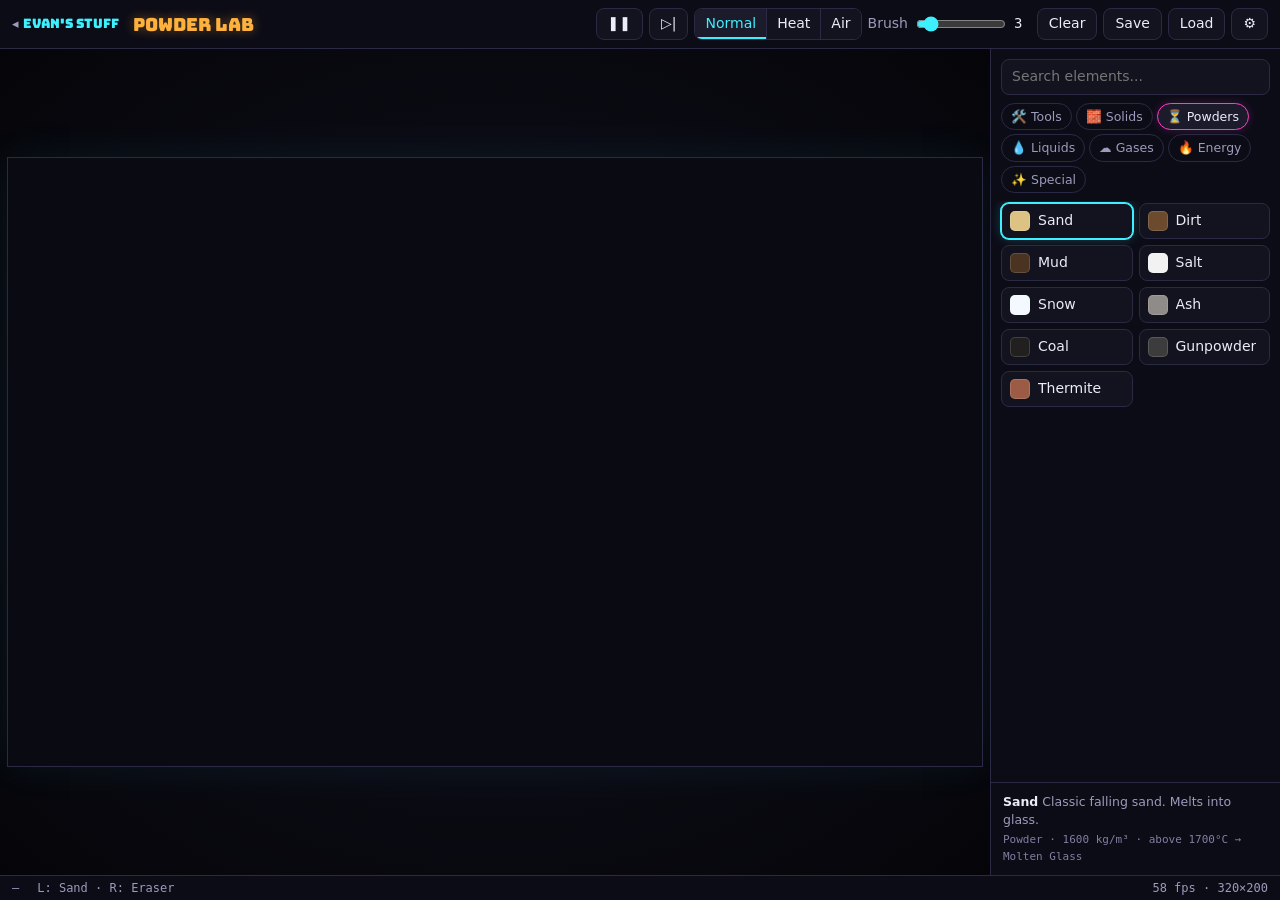
==== games/powder/index.html @ ac83ba01 "EVAN'S STUFF: hub site + Powder Lab Static landing page with a catalog-driven game shelf, and Powder" ====
<!doctype html>
<html lang="en">
<head>
  <meta charset="utf-8">
  <meta name="viewport" content="width=device-width, initial-scale=1, viewport-fit=cover">
  <title>Powder Lab - EVAN'S STUFF</title>
  <meta name="description" content="Falling-sand physics sandbox with heat, air pressure, fire and electricity.">
  <meta name="theme-color" content="#07070d">
  <link rel="icon" href="../../assets/img/favicon.svg" type="image/svg+xml">
  <link rel="preconnect" href="https://fonts.googleapis.com">
  <link rel="preconnect" href="https://fonts.gstatic.com" crossorigin>
  <link rel="stylesheet" href="https://fonts.googleapis.com/css2?family=Bungee&display=swap">
  <link rel="stylesheet" href="../../assets/css/tokens.css">
  <link rel="stylesheet" href="css/powder.css">
  <script type="module" src="js/main.js"></script>
</head>
<body>
  <header class="topbar">
    <a class="home" href="../../" title="Back to EVAN'S STUFF">&#9666; <b>EVAN'S STUFF</b></a>
    <h1 class="title">Powder Lab</h1>
    <div class="controls">
      <button type="button" id="btn-play" class="tb" title="Pause (Space)">&#10074;&#10074;</button>
      <button type="button" id="btn-step" class="tb" title="Step one frame (F)">&#9655;|</button>
      <div class="seg" role="group" aria-label="View">
        <button type="button" data-view="normal" title="Normal view (1)">Normal</button>
        <button type="button" data-view="heat" title="Temperature view (2)">Heat</button>
        <button type="button" data-view="air" title="Air pressure view (3)">Air</button>
      </div>
      <label class="brush" title="Brush size ([ / ] or mouse wheel)">Brush
        <input id="brush" type="range" min="0" max="30" value="3"><output id="brush-val">3</output>
      </label>
      <button type="button" id="btn-clear" class="tb" title="Clear everything">Clear</button>
      <button type="button" id="btn-save" class="tb" title="Save scene to a file (Ctrl+S)">Save</button>
      <button type="button" id="btn-load" class="tb" title="Load a scene file (Ctrl+O)">Load</button>
      <input id="file" type="file" accept=".powder" hidden>
      <button type="button" id="btn-settings" class="tb" title="Settings &amp; controls" aria-label="Settings">&#9881;</button>
    </div>
  </header>

  <div class="workspace">
    <main class="stage" id="stage">
      <canvas id="canvas" aria-label="Simulation canvas"></canvas>
      <div id="cursor" class="cursor" hidden></div>
      <div id="toast" class="toast" role="status" aria-live="polite"></div>
      <noscript><p class="noscript">Powder Lab needs JavaScript.</p></noscript>
    </main>

    <aside class="palette" id="palette" aria-label="Elements">
      <div class="palette-head"><input type="search" placeholder="Search elements..." aria-label="Search elements"></div>
      <nav class="cat-tabs" role="tablist"></nav>
      <div class="items"></div>
      <p class="item-desc"></p>
    </aside>
  </div>

  <footer class="statusbar">
    <span id="hover">&mdash;</span>
    <span id="selected"></span>
    <span id="fps"></span>
  </footer>

  <dialog id="settings" class="dlg">
    <form method="dialog">
      <header class="dlg-head">
        <h2>Settings</h2>
        <button class="tb" value="close" aria-label="Close">&#10005;</button>
      </header>
      <div id="settings-body" class="dlg-body"></div>
      <section class="help">
        <h3>Controls</h3>
        <ul>
          <li><kbd>Left</kbd> draw selected &middot; <kbd>Right</kbd> erase (right-click an element to put it on the right button)</li>
          <li><kbd>Middle</kbd> pick element &middot; <kbd>Wheel</kbd> / <kbd>[</kbd> <kbd>]</kbd> brush size</li>
          <li><kbd>Space</kbd> pause &middot; <kbd>F</kbd> step &middot; <kbd>1</kbd><kbd>2</kbd><kbd>3</kbd> views &middot; <kbd>E</kbd> eraser</li>
          <li><kbd>Ctrl+S</kbd> save &middot; <kbd>Ctrl+O</kbd> load &middot; or drop a .powder file on the canvas</li>
        </ul>
      </section>
      <footer class="dlg-foot">
        <button type="button" class="tb" id="settings-reset">Reset to defaults</button>
        <button class="tb primary" value="close">Done</button>
      </footer>
    </form>
  </dialog>
</body>
</html>
---- assets/css/tokens.css ----
/* Shared design tokens for the whole site (hub + every game). */
:root {
  color-scheme: dark;

  --bg: #07070d;
  --bg-2: #0c0c17;
  --surface: #13131f;
  --surface-2: #1b1b2c;
  --line: #2a2a44;
  --text: #ececf7;
  --muted: #9b9bbb;

  --neon-1: #3ef0ff; /* cyan */
  --neon-2: #ff3ec8; /* magenta */
  --neon-3: #b6ff3e; /* lime */
  --warn: #ffb13e;   /* amber */

  --radius: 14px;
  --font-display: "Bungee", "Segoe UI Black", Impact, system-ui, sans-serif;
  --font-body: system-ui, -apple-system, "Segoe UI", Roboto, sans-serif;
  --font-mono: ui-monospace, "Cascadia Mono", Consolas, monospace;
}

[hidden] { display: none !important; }
---- games/powder/css/powder.css ----
*, *::before, *::after { box-sizing: border-box; }
html, body { height: 100%; margin: 0; }
body {
  display: grid;
  grid-template-rows: auto 1fr auto;
  height: 100dvh;
  overflow: hidden;
  background: var(--bg);
  color: var(--text);
  font: 14px/1.4 var(--font-body);
  -webkit-tap-highlight-color: transparent;
  user-select: none;
}
button, input, select { font: inherit; color: inherit; }

/* ---- Top bar ---- */
.topbar { display: flex; align-items: center; gap: 8px 14px; flex-wrap: wrap; padding: 8px 12px;
  background: var(--bg-2); border-bottom: 1px solid var(--line); }
.home { color: var(--muted); text-decoration: none; font-size: 13px; white-space: nowrap; }
.home b { font: 400 13px var(--font-display); color: var(--neon-1); }
.home:hover b { text-shadow: 0 0 10px rgba(62, 240, 255, .6); }
.title { margin: 0; font: 400 18px var(--font-display); color: var(--warn); text-shadow: 0 0 12px rgba(255, 177, 62, .4); }
.controls { display: flex; align-items: center; gap: 6px; flex-wrap: wrap; margin-left: auto; }

.tb { min-height: 32px; padding: 5px 11px; background: var(--surface); border: 1px solid var(--line); border-radius: 8px; cursor: pointer; }
.tb:hover { border-color: var(--neon-1); }
.tb:focus-visible, .seg button:focus-visible, .item:focus-visible, .cat-tabs button:focus-visible { outline: 2px solid var(--neon-1); outline-offset: 1px; }
.tb.on { color: var(--warn); border-color: var(--warn); }
.tb.primary { background: var(--neon-1); color: var(--bg); border-color: var(--neon-1); font-weight: 600; }
#btn-play { min-width: 40px; }

.seg { display: inline-flex; border: 1px solid var(--line); border-radius: 8px; overflow: hidden; }
.seg button { min-height: 30px; padding: 5px 10px; background: var(--surface); border: 0; border-right: 1px solid var(--line); cursor: pointer; }
.seg button:last-child { border-right: 0; }
.seg button.on { background: var(--surface-2); color: var(--neon-1); box-shadow: inset 0 -2px 0 var(--neon-1); }

.brush { display: inline-flex; align-items: center; gap: 6px; color: var(--muted); }
.brush input { width: 90px; accent-color: var(--neon-1); }
.brush output { min-width: 2ch; color: var(--text); font-family: var(--font-mono); }

/* ---- Workspace ---- */
.workspace { display: grid; grid-template-columns: minmax(0, 1fr) 290px; min-height: 0; }
.stage { position: relative; display: flex; align-items: center; justify-content: center; min-width: 0; min-height: 0; overflow: hidden;
  background: radial-gradient(ellipse at center, #10101e, #050509); }
#canvas { display: block; image-rendering: pixelated; image-rendering: crisp-edges; touch-action: none; cursor: crosshair;
  background: #0a0a12; box-shadow: 0 0 0 1px var(--line), 0 0 40px rgba(62, 240, 255, .07); }
@media (hover: hover) { #canvas { cursor: none; } }
.cursor { position: absolute; left: 0; top: 0; pointer-events: none; border: 1px solid rgba(255, 255, 255, .85); border-radius: 50%;
  box-shadow: 0 0 0 1px rgba(0, 0, 0, .55); }
.cursor.square { border-radius: 0; }
.toast { position: absolute; left: 50%; bottom: 16px; padding: 7px 14px; border-radius: 999px; background: var(--surface-2);
  border: 1px solid var(--line); pointer-events: none; opacity: 0; transform: translate(-50%, 12px); transition: opacity .2s, transform .2s; }
.toast.show { opacity: 1; transform: translate(-50%, 0); }
.noscript { color: var(--muted); }

/* ---- Palette ---- */
.palette { display: flex; flex-direction: column; min-height: 0; background: var(--bg-2); border-left: 1px solid var(--line); }
.palette-head { padding: 10px 10px 8px; }
.palette-head input { width: 100%; padding: 7px 10px; background: var(--surface); border: 1px solid var(--line); border-radius: 8px; user-select: text; }
.palette-head input:focus { outline: none; border-color: var(--neon-1); }
.cat-tabs { display: flex; flex-wrap: wrap; gap: 4px; padding: 0 10px 8px; }
.cat-tabs button { padding: 4px 9px; background: transparent; border: 1px solid var(--line); border-radius: 999px; color: var(--muted); cursor: pointer; font-size: 12.5px; }
.cat-tabs button:hover { color: var(--text); }
.cat-tabs button[aria-selected="true"] { background: var(--surface-2); border-color: var(--neon-2); color: var(--text); box-shadow: 0 0 10px rgba(255, 62, 200, .2); }
.items { flex: 1; display: grid; grid-template-columns: repeat(2, minmax(0, 1fr)); gap: 6px; align-content: start; padding: 2px 10px 10px; overflow-y: auto; }
.item { position: relative; display: flex; align-items: center; gap: 8px; min-height: 36px; padding: 5px 8px; text-align: left;
  background: var(--surface); border: 1px solid var(--line); border-radius: 8px; cursor: pointer; }
.item:hover { border-color: #44446a; }
.item .sw { flex: none; display: grid; place-items: center; width: 20px; height: 20px; border-radius: 5px; background: var(--c);
  box-shadow: inset 0 0 0 1px rgba(255, 255, 255, .15); font-size: 12px; color: #fff; }
.item .nm { overflow: hidden; text-overflow: ellipsis; white-space: nowrap; }
.item.sel { border-color: var(--neon-1); box-shadow: 0 0 0 1px var(--neon-1), 0 0 12px rgba(62, 240, 255, .25); }
.item.sec::after { content: "R"; position: absolute; top: 2px; right: 4px; font: 9px var(--font-mono); color: var(--neon-2); }
.items .empty { grid-column: 1 / -1; color: var(--muted); margin: 8px 0; }
.item-desc { min-height: 84px; margin: 0; padding: 10px 12px; border-top: 1px solid var(--line); color: var(--muted); font-size: 12.5px; }
.item-desc b { color: var(--text); }
.item-desc .facts { display: block; margin-top: 4px; font: 11px/1.5 var(--font-mono); color: #7f7fa3; }

/* ---- Status bar ---- */
.statusbar { display: flex; gap: 18px; padding: 5px 12px; background: var(--bg-2); border-top: 1px solid var(--line);
  color: var(--muted); font: 12px var(--font-mono); white-space: nowrap; overflow: hidden; }
#fps { margin-left: auto; }

/* ---- Settings dialog ---- */
.dlg { width: min(460px, calc(100vw - 32px)); max-height: calc(100dvh - 32px); padding: 0; background: var(--surface); color: var(--text);
  border: 1px solid var(--line); border-radius: var(--radius); box-shadow: 0 20px 60px rgba(0, 0, 0, .6); }
.dlg::backdrop { background: rgba(3, 3, 8, .7); }
.dlg-head, .dlg-foot { display: flex; align-items: center; justify-content: space-between; gap: 8px; padding: 12px 16px; }
.dlg-head { border-bottom: 1px solid var(--line); }
.dlg-head h2 { margin: 0; font: 400 18px var(--font-display); color: var(--neon-1); }
.dlg-foot { border-top: 1px solid var(--line); }
.dlg-body { padding: 4px 16px; }
.dlg fieldset { margin: 10px 0; padding: 0; border: 0; }
.dlg legend { margin-bottom: 6px; color: var(--neon-2); font: 11px var(--font-mono); letter-spacing: .12em; text-transform: uppercase; }
.set-row { display: flex; align-items: center; gap: 10px; min-height: 34px; }
.set-row > span { flex: 1; }
.set-row select { background: var(--surface-2); border: 1px solid var(--line); border-radius: 6px; padding: 4px 6px; }
.set-row input[type=range] { width: 130px; accent-color: var(--neon-1); }
.set-row input[type=checkbox] { width: 18px; height: 18px; accent-color: var(--neon-1); }
.set-row output { min-width: 5ch; text-align: right; font: 12px var(--font-mono); color: var(--muted); }
.help { padding: 4px 16px 10px; color: var(--muted); font-size: 13px; }
.help h3 { margin: 6px 0; color: var(--neon-2); font: 11px var(--font-mono); letter-spacing: .12em; text-transform: uppercase; }
.help ul { margin: 0; padding-left: 18px; }
.help li { margin: 4px 0; }
kbd { padding: 1px 5px; border: 1px solid var(--line); border-bottom-width: 2px; border-radius: 4px; background: var(--surface-2); font: 11px var(--font-mono); color: var(--text); }

/* ---- Narrow screens: palette goes under the canvas ---- */
@media (max-width: 860px) {
  .workspace { grid-template-columns: minmax(0, 1fr); grid-template-rows: minmax(0, 1fr) auto; }
  .palette { max-height: 40dvh; border-left: 0; border-top: 1px solid var(--line); }
  .palette-head { display: none; }
  .cat-tabs { flex-wrap: nowrap; overflow-x: auto; padding-top: 8px; }
  .cat-tabs button { flex: none; }
  .items { grid-template-columns: repeat(auto-fill, minmax(104px, 1fr)); }
  .item-desc { display: none; }
  .title { display: none; }
  .controls { margin-left: 0; }
  .brush input { width: 70px; }
  #selected { display: none; }
}
@media (max-width: 480px) {
  .topbar { padding: 6px 8px; }
  .tb, .seg button { padding: 4px 8px; }
}
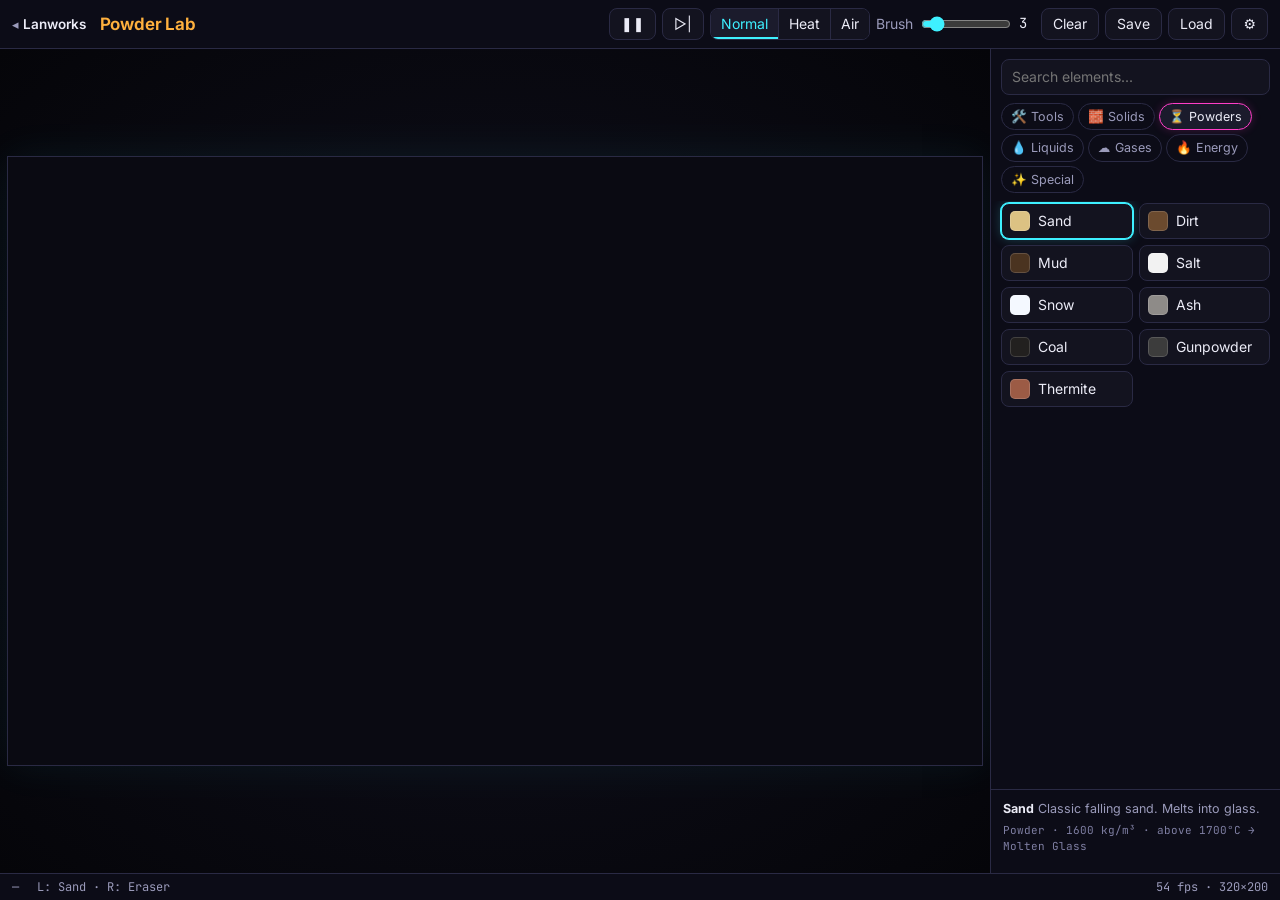
==== commit fdce5aea: "Redesign hub as Lanworks: light, minimal, tools-first - Light palette with automatic dark mode, Inte" ====
--- a/games/powder/index.html
+++ b/games/powder/index.html
@@ -3,20 +3,20 @@
 <head>
   <meta charset="utf-8">
   <meta name="viewport" content="width=device-width, initial-scale=1, viewport-fit=cover">
-  <title>Powder Lab - EVAN'S STUFF</title>
+  <title>Powder Lab · Lanworks</title>
   <meta name="description" content="Falling-sand physics sandbox with heat, air pressure, fire and electricity.">
   <meta name="theme-color" content="#07070d">
   <link rel="icon" href="../../assets/img/favicon.svg" type="image/svg+xml">
   <link rel="preconnect" href="https://fonts.googleapis.com">
   <link rel="preconnect" href="https://fonts.gstatic.com" crossorigin>
-  <link rel="stylesheet" href="https://fonts.googleapis.com/css2?family=Bungee&display=swap">
-  <link rel="stylesheet" href="../../assets/css/tokens.css">
+  <link rel="stylesheet" href="https://fonts.googleapis.com/css2?family=Inter:wght@400;500;600;700&family=JetBrains+Mono:wght@400;500&display=swap">
+  <link rel="stylesheet" href="../../assets/css/game.css">
   <link rel="stylesheet" href="css/powder.css">
   <script type="module" src="js/main.js"></script>
 </head>
 <body>
   <header class="topbar">
-    <a class="home" href="../../" title="Back to EVAN'S STUFF">&#9666; <b>EVAN'S STUFF</b></a>
+    <a class="home" href="../../" title="Back to Lanworks">&#9666; <b>Lanworks</b></a>
     <h1 class="title">Powder Lab</h1>
     <div class="controls">
       <button type="button" id="btn-play" class="tb" title="Pause (Space)">&#10074;&#10074;</button>
--- a/assets/css/game.css
+++ b/assets/css/game.css
@@ -0,0 +1,24 @@
+/* Design tokens for game pages: dark palette, same type as the hub (tokens.css). */
+:root {
+  color-scheme: dark;
+
+  --bg: #07070d;
+  --bg-2: #0c0c17;
+  --surface: #13131f;
+  --surface-2: #1b1b2c;
+  --line: #2a2a44;
+  --text: #ececf7;
+  --muted: #9b9bbb;
+
+  --neon-1: #3ef0ff; /* cyan */
+  --neon-2: #ff3ec8; /* magenta */
+  --neon-3: #b6ff3e; /* lime */
+  --warn: #ffb13e;   /* amber */
+
+  --radius: 12px;
+  --font-body: "Inter", system-ui, -apple-system, "Segoe UI", Roboto, sans-serif;
+  --font-display: var(--font-body);
+  --font-mono: "JetBrains Mono", ui-monospace, "Cascadia Mono", Consolas, monospace;
+}
+
+[hidden] { display: none !important; }
--- a/games/powder/css/powder.css
+++ b/games/powder/css/powder.css
@@ -17,9 +17,9 @@
 .topbar { display: flex; align-items: center; gap: 8px 14px; flex-wrap: wrap; padding: 8px 12px;
   background: var(--bg-2); border-bottom: 1px solid var(--line); }
 .home { color: var(--muted); text-decoration: none; font-size: 13px; white-space: nowrap; }
-.home b { font: 400 13px var(--font-display); color: var(--neon-1); }
+.home b { font: 600 13.5px var(--font-display); color: var(--text); }
 .home:hover b { text-shadow: 0 0 10px rgba(62, 240, 255, .6); }
-.title { margin: 0; font: 400 18px var(--font-display); color: var(--warn); text-shadow: 0 0 12px rgba(255, 177, 62, .4); }
+.title { margin: 0; font: 650 17px var(--font-display); letter-spacing: -.01em; color: var(--warn); }
 .controls { display: flex; align-items: center; gap: 6px; flex-wrap: wrap; margin-left: auto; }
 
 .tb { min-height: 32px; padding: 5px 11px; background: var(--surface); border: 1px solid var(--line); border-radius: 8px; cursor: pointer; }
@@ -87,7 +87,7 @@
 .dlg::backdrop { background: rgba(3, 3, 8, .7); }
 .dlg-head, .dlg-foot { display: flex; align-items: center; justify-content: space-between; gap: 8px; padding: 12px 16px; }
 .dlg-head { border-bottom: 1px solid var(--line); }
-.dlg-head h2 { margin: 0; font: 400 18px var(--font-display); color: var(--neon-1); }
+.dlg-head h2 { margin: 0; font: 650 17px var(--font-display); color: var(--neon-1); }
 .dlg-foot { border-top: 1px solid var(--line); }
 .dlg-body { padding: 4px 16px; }
 .dlg fieldset { margin: 10px 0; padding: 0; border: 0; }
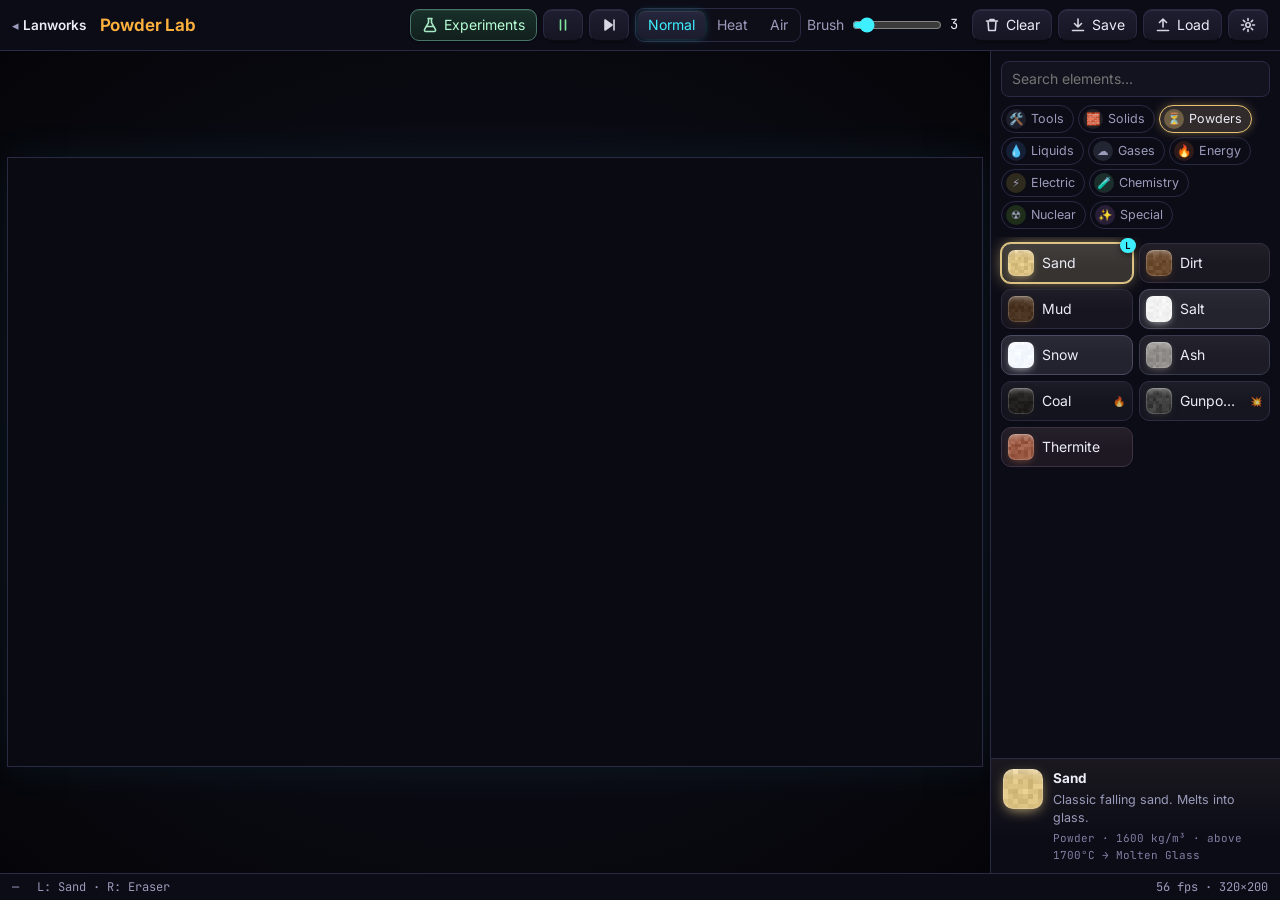
==== commit ab2f4b42: "Powder Lab: nuclear, chemistry and electric expansion, livelier palette Adds a free-neutron layer wi" ====
--- a/games/powder/index.html
+++ b/games/powder/index.html
@@ -11,16 +11,17 @@
   <link rel="preconnect" href="https://fonts.gstatic.com" crossorigin>
   <link rel="stylesheet" href="https://fonts.googleapis.com/css2?family=Inter:wght@400;500;600;700&family=JetBrains+Mono:wght@400;500&display=swap">
   <link rel="stylesheet" href="../../assets/css/game.css">
-  <link rel="stylesheet" href="css/powder.css">
-  <script type="module" src="js/main.js"></script>
+  <link rel="stylesheet" href="css/powder.css?v=2">
+  <script type="module" src="js/main.js?v=2"></script>
 </head>
 <body>
   <header class="topbar">
     <a class="home" href="../../" title="Back to Lanworks">&#9666; <b>Lanworks</b></a>
     <h1 class="title">Powder Lab</h1>
     <div class="controls">
-      <button type="button" id="btn-play" class="tb" title="Pause (Space)">&#10074;&#10074;</button>
-      <button type="button" id="btn-step" class="tb" title="Step one frame (F)">&#9655;|</button>
+      <button type="button" id="btn-lab" class="tb lab" title="Ready-made experiments"><svg class="ico" width="16" height="16" viewBox="0 0 16 16" fill="none" stroke="currentColor" stroke-width="1.6" stroke-linecap="round" stroke-linejoin="round" aria-hidden="true"><path d="M6 1.5h4M6.5 1.5v4.2L2.6 12.4A1.4 1.4 0 0 0 3.8 14.5h8.4a1.4 1.4 0 0 0 1.2-2.1L9.5 5.7V1.5"/><path d="M4.4 9.5h7.2"/></svg><span>Experiments</span></button>
+      <button type="button" id="btn-play" class="tb play" title="Pause (Space)" aria-label="Pause"><svg class="ico i-pause" width="16" height="16" viewBox="0 0 16 16" fill="none" stroke="currentColor" stroke-width="1.6" stroke-linecap="round" stroke-linejoin="round" aria-hidden="true"><path d="M5.5 3v10M10.5 3v10"/></svg><svg class="ico i-play" width="16" height="16" viewBox="0 0 16 16" fill="none" stroke="currentColor" stroke-width="1.6" stroke-linecap="round" stroke-linejoin="round" aria-hidden="true"><path d="M5 2.8v10.4L13 8z" fill="currentColor"/></svg></button>
+      <button type="button" id="btn-step" class="tb" title="Step one frame (F)" aria-label="Step"><svg class="ico" width="16" height="16" viewBox="0 0 16 16" fill="none" stroke="currentColor" stroke-width="1.6" stroke-linecap="round" stroke-linejoin="round" aria-hidden="true"><path d="M4 3v10l7-5z" fill="currentColor"/><path d="M13 3v10"/></svg></button>
       <div class="seg" role="group" aria-label="View">
         <button type="button" data-view="normal" title="Normal view (1)">Normal</button>
         <button type="button" data-view="heat" title="Temperature view (2)">Heat</button>
@@ -29,11 +30,11 @@
       <label class="brush" title="Brush size ([ / ] or mouse wheel)">Brush
         <input id="brush" type="range" min="0" max="30" value="3"><output id="brush-val">3</output>
       </label>
-      <button type="button" id="btn-clear" class="tb" title="Clear everything">Clear</button>
-      <button type="button" id="btn-save" class="tb" title="Save scene to a file (Ctrl+S)">Save</button>
-      <button type="button" id="btn-load" class="tb" title="Load a scene file (Ctrl+O)">Load</button>
+      <button type="button" id="btn-clear" class="tb danger" title="Clear everything"><svg class="ico" width="16" height="16" viewBox="0 0 16 16" fill="none" stroke="currentColor" stroke-width="1.6" stroke-linecap="round" stroke-linejoin="round" aria-hidden="true"><path d="M2.5 4h11M6 4V2.5h4V4M4 4l.7 9.5h6.6L12 4"/></svg><span>Clear</span></button>
+      <button type="button" id="btn-save" class="tb" title="Save scene to a file (Ctrl+S)"><svg class="ico" width="16" height="16" viewBox="0 0 16 16" fill="none" stroke="currentColor" stroke-width="1.6" stroke-linecap="round" stroke-linejoin="round" aria-hidden="true"><path d="M8 2v8M4.5 6.5 8 10l3.5-3.5M2.5 13.5h11"/></svg><span>Save</span></button>
+      <button type="button" id="btn-load" class="tb" title="Load a scene file (Ctrl+O)"><svg class="ico" width="16" height="16" viewBox="0 0 16 16" fill="none" stroke="currentColor" stroke-width="1.6" stroke-linecap="round" stroke-linejoin="round" aria-hidden="true"><path d="M8 10V2M4.5 5.5 8 2l3.5 3.5M2.5 13.5h11"/></svg><span>Load</span></button>
       <input id="file" type="file" accept=".powder" hidden>
-      <button type="button" id="btn-settings" class="tb" title="Settings &amp; controls" aria-label="Settings">&#9881;</button>
+      <button type="button" id="btn-settings" class="tb" title="Settings &amp; controls" aria-label="Settings"><svg class="ico" width="16" height="16" viewBox="0 0 16 16" fill="none" stroke="currentColor" stroke-width="1.6" stroke-linecap="round" stroke-linejoin="round" aria-hidden="true"><circle cx="8" cy="8" r="2.2"/><path d="M8 1.5v2M8 12.5v2M1.5 8h2M12.5 8h2M3.4 3.4l1.4 1.4M11.2 11.2l1.4 1.4M3.4 12.6l1.4-1.4M11.2 4.8l1.4-1.4"/></svg></button>
     </div>
   </header>
 
@@ -59,6 +60,17 @@
     <span id="fps"></span>
   </footer>
 
+  <dialog id="experiments" class="dlg lab-dlg">
+    <form method="dialog">
+      <header class="dlg-head">
+        <h2>Experiments</h2>
+        <button class="tb" value="close" aria-label="Close">&#10005;</button>
+      </header>
+      <p class="lab-note">Each one clears the world and sets up something to watch. Poke at it!</p>
+      <div id="experiment-list" class="exp-list"></div>
+    </form>
+  </dialog>
+
   <dialog id="settings" class="dlg">
     <form method="dialog">
       <header class="dlg-head">
@@ -74,6 +86,13 @@
           <li><kbd>Space</kbd> pause &middot; <kbd>F</kbd> step &middot; <kbd>1</kbd><kbd>2</kbd><kbd>3</kbd> views &middot; <kbd>E</kbd> eraser</li>
           <li><kbd>Ctrl+S</kbd> save &middot; <kbd>Ctrl+O</kbd> load &middot; or drop a .powder file on the canvas</li>
         </ul>
+        <h3>Nuclear basics</h3>
+        <ul>
+          <li>Uranium gives off the odd <b>neutron</b>. A neutron that hits more uranium can split it: heat plus 2&ndash;3 new neutrons.</li>
+          <li><b>Water</b>, <b>heavy water</b> and <b>graphite</b> slow neutrons down (they turn violet), and slow ones split fuel far more often.</li>
+          <li><b>Control rods</b>, <b>boron</b>, <b>lead</b> and <b>concrete</b> soak neutrons up; <b>beryllium</b> bounces them back.</li>
+          <li>Wire a <b>Geiger counter</b> or <b>thermostat</b> to <b>auto rods</b> to build a reactor that runs itself. Try Experiments &rarr; reactor.</li>
+        </ul>
       </section>
       <footer class="dlg-foot">
         <button type="button" class="tb" id="settings-reset">Reset to defaults</button>
--- a/games/powder/css/powder.css
+++ b/games/powder/css/powder.css
@@ -22,17 +22,33 @@
 .title { margin: 0; font: 650 17px var(--font-display); letter-spacing: -.01em; color: var(--warn); }
 .controls { display: flex; align-items: center; gap: 6px; flex-wrap: wrap; margin-left: auto; }
 
-.tb { min-height: 32px; padding: 5px 11px; background: var(--surface); border: 1px solid var(--line); border-radius: 8px; cursor: pointer; }
-.tb:hover { border-color: var(--neon-1); }
-.tb:focus-visible, .seg button:focus-visible, .item:focus-visible, .cat-tabs button:focus-visible { outline: 2px solid var(--neon-1); outline-offset: 1px; }
+.tb { display: inline-flex; align-items: center; gap: 6px; min-height: 32px; padding: 5px 11px; cursor: pointer;
+  background: linear-gradient(180deg, #1e1e31, #151523); border: 1px solid var(--line); border-bottom-color: #0c0c15; border-radius: 9px;
+  box-shadow: inset 0 1px 0 rgba(255, 255, 255, .07), 0 1px 2px rgba(0, 0, 0, .45);
+  transition: border-color .15s, box-shadow .15s, transform .08s, color .15s; }
+.tb .ico { flex: none; opacity: .9; }
+.tb:hover { border-color: color-mix(in srgb, var(--neon-1) 55%, var(--line));
+  box-shadow: inset 0 1px 0 rgba(255, 255, 255, .09), 0 0 0 1px rgba(62, 240, 255, .08), 0 4px 14px -6px rgba(62, 240, 255, .45); }
+.tb:active { transform: translateY(1px); box-shadow: inset 0 2px 5px rgba(0, 0, 0, .5); }
+.tb:focus-visible, .seg button:focus-visible, .item:focus-visible, .cat-tabs button:focus-visible, .exp:focus-visible { outline: 2px solid var(--neon-1); outline-offset: 1px; }
 .tb.on { color: var(--warn); border-color: var(--warn); }
 .tb.primary { background: var(--neon-1); color: var(--bg); border-color: var(--neon-1); font-weight: 600; }
-#btn-play { min-width: 40px; }
+.tb.danger:hover { color: #ff8a7a; border-color: #ff5a4a; box-shadow: inset 0 1px 0 rgba(255, 255, 255, .09), 0 4px 14px -6px rgba(255, 90, 74, .6); }
+.tb.lab { color: #b7ffd6; border-color: color-mix(in srgb, #7dffb0 35%, var(--line)); background: linear-gradient(180deg, #19302a, #12201d); }
+.tb.lab:hover { border-color: #7dffb0; box-shadow: inset 0 1px 0 rgba(255, 255, 255, .09), 0 4px 16px -6px rgba(125, 255, 176, .6); }
+/* Play / pause: green while running, amber (and gently pulsing) while paused. */
+.tb.play { min-width: 40px; justify-content: center; color: #8dffa8; }
+.tb.play .i-play, .tb.play.on .i-pause { display: none; }
+.tb.play.on .i-play { display: block; }
+.tb.play.on { color: var(--warn); border-color: color-mix(in srgb, var(--warn) 60%, var(--line)); animation: breathe 1.6s ease-in-out infinite; }
+@keyframes breathe { 50% { box-shadow: inset 0 1px 0 rgba(255, 255, 255, .07), 0 0 12px -2px rgba(255, 177, 62, .55); } }
 
-.seg { display: inline-flex; border: 1px solid var(--line); border-radius: 8px; overflow: hidden; }
-.seg button { min-height: 30px; padding: 5px 10px; background: var(--surface); border: 0; border-right: 1px solid var(--line); cursor: pointer; }
-.seg button:last-child { border-right: 0; }
-.seg button.on { background: var(--surface-2); color: var(--neon-1); box-shadow: inset 0 -2px 0 var(--neon-1); }
+.seg { display: inline-flex; padding: 2px; gap: 2px; background: #0e0e19; border: 1px solid var(--line); border-radius: 9px; }
+.seg button { min-height: 28px; padding: 4px 10px; background: transparent; border: 0; border-radius: 7px; color: var(--muted); cursor: pointer;
+  transition: color .15s, background .15s; }
+.seg button:hover { color: var(--text); }
+.seg button.on { background: linear-gradient(180deg, #26263c, #1c1c2e); color: var(--neon-1);
+  box-shadow: inset 0 1px 0 rgba(255, 255, 255, .08), 0 0 10px -3px rgba(62, 240, 255, .6); }
 
 .brush { display: inline-flex; align-items: center; gap: 6px; color: var(--muted); }
 .brush input { width: 90px; accent-color: var(--neon-1); }
@@ -59,22 +75,56 @@
 .palette-head input { width: 100%; padding: 7px 10px; background: var(--surface); border: 1px solid var(--line); border-radius: 8px; user-select: text; }
 .palette-head input:focus { outline: none; border-color: var(--neon-1); }
 .cat-tabs { display: flex; flex-wrap: wrap; gap: 4px; padding: 0 10px 8px; }
-.cat-tabs button { padding: 4px 9px; background: transparent; border: 1px solid var(--line); border-radius: 999px; color: var(--muted); cursor: pointer; font-size: 12.5px; }
-.cat-tabs button:hover { color: var(--text); }
-.cat-tabs button[aria-selected="true"] { background: var(--surface-2); border-color: var(--neon-2); color: var(--text); box-shadow: 0 0 10px rgba(255, 62, 200, .2); }
-.items { flex: 1; display: grid; grid-template-columns: repeat(2, minmax(0, 1fr)); gap: 6px; align-content: start; padding: 2px 10px 10px; overflow-y: auto; }
-.item { position: relative; display: flex; align-items: center; gap: 8px; min-height: 36px; padding: 5px 8px; text-align: left;
-  background: var(--surface); border: 1px solid var(--line); border-radius: 8px; cursor: pointer; }
-.item:hover { border-color: #44446a; }
-.item .sw { flex: none; display: grid; place-items: center; width: 20px; height: 20px; border-radius: 5px; background: var(--c);
-  box-shadow: inset 0 0 0 1px rgba(255, 255, 255, .15); font-size: 12px; color: #fff; }
-.item .nm { overflow: hidden; text-overflow: ellipsis; white-space: nowrap; }
-.item.sel { border-color: var(--neon-1); box-shadow: 0 0 0 1px var(--neon-1), 0 0 12px rgba(62, 240, 255, .25); }
-.item.sec::after { content: "R"; position: absolute; top: 2px; right: 4px; font: 9px var(--font-mono); color: var(--neon-2); }
+.cat-tabs button { --cc: #8f93b8; display: inline-flex; align-items: center; gap: 5px; padding: 3px 9px 3px 4px; cursor: pointer;
+  background: transparent; border: 1px solid var(--line); border-radius: 999px; color: var(--muted); font-size: 12.5px;
+  transition: color .15s, border-color .15s, background .15s, box-shadow .15s; }
+.cat-tabs .ic { display: grid; place-items: center; width: 20px; height: 20px; border-radius: 50%; font-size: 11.5px;
+  background: color-mix(in srgb, var(--cc) 14%, transparent); }
+.cat-tabs button:hover { color: var(--text); border-color: color-mix(in srgb, var(--cc) 45%, var(--line)); }
+.cat-tabs button[aria-selected="true"] { color: var(--text); border-color: var(--cc);
+  background: color-mix(in srgb, var(--cc) 14%, var(--surface)); box-shadow: 0 0 12px -3px color-mix(in srgb, var(--cc) 70%, transparent); }
+.cat-tabs button[aria-selected="true"] .ic { background: color-mix(in srgb, var(--cc) 35%, transparent); }
+
+.items { flex: 1; display: grid; grid-template-columns: repeat(2, minmax(0, 1fr)); gap: 6px; align-content: start; padding: 6px 10px 10px; overflow-y: auto;
+  scrollbar-width: thin; scrollbar-color: var(--line) transparent; }
+.item { --c: #888; position: relative; display: flex; align-items: center; gap: 8px; min-height: 40px; padding: 5px 7px 5px 6px; text-align: left; cursor: pointer;
+  background: linear-gradient(180deg, rgba(255, 255, 255, .035), transparent 55%), color-mix(in srgb, var(--c) 7%, var(--surface));
+  border: 1px solid color-mix(in srgb, var(--c) 16%, var(--line)); border-radius: 10px;
+  transition: transform .12s ease, border-color .15s, box-shadow .15s, background .15s; }
+.item:hover { transform: translateY(-1px); border-color: color-mix(in srgb, var(--c) 60%, var(--line));
+  box-shadow: 0 6px 16px -8px color-mix(in srgb, var(--c) 75%, transparent); }
+.item:active { transform: translateY(1px) scale(.98); }
+.item .sw { flex: none; display: grid; place-items: center; width: 26px; height: 26px; border-radius: 7px; font-size: 13px; color: #fff;
+  background: var(--c) center / cover; image-rendering: pixelated;
+  box-shadow: inset 0 0 0 1px rgba(255, 255, 255, .16), inset 0 7px 7px -6px rgba(255, 255, 255, .55), 0 3px 8px -3px color-mix(in srgb, var(--c) 80%, transparent);
+  transition: transform .2s cubic-bezier(.3, 1.6, .5, 1); }
+.item:hover .sw { transform: rotate(-6deg) scale(1.08); }
+.item .nm { flex: 1; min-width: 0; overflow: hidden; text-overflow: ellipsis; white-space: nowrap; }
+.item .tr { display: flex; gap: 1px; font-size: 10px; opacity: .75; }
+.item .tr i { font-style: normal; }
+.item.sel { border-color: var(--c); background: linear-gradient(180deg, rgba(255, 255, 255, .06), transparent 60%), color-mix(in srgb, var(--c) 18%, var(--surface));
+  box-shadow: 0 0 0 1px var(--c), 0 0 18px -4px var(--c); }
+.item.sec { border-style: dashed; border-color: color-mix(in srgb, var(--neon-2) 70%, var(--line)); }
+.item .slot { position: absolute; top: -6px; right: -4px; min-width: 16px; padding: 0 4px; border-radius: 999px;
+  font: 700 9.5px/15px var(--font-mono); text-align: center; color: var(--bg); box-shadow: 0 2px 6px rgba(0, 0, 0, .5); }
+.item .slot.l { background: var(--neon-1); }
+.item .slot.r { background: var(--neon-2); }
+.item.pop .sw { animation: pop .35s cubic-bezier(.3, 1.8, .5, 1); }
+@keyframes pop { 0% { transform: scale(.7); } 100% { transform: scale(1); } }
 .items .empty { grid-column: 1 / -1; color: var(--muted); margin: 8px 0; }
-.item-desc { min-height: 84px; margin: 0; padding: 10px 12px; border-top: 1px solid var(--line); color: var(--muted); font-size: 12.5px; }
-.item-desc b { color: var(--text); }
+
+.item-desc { --c: #888; display: flex; gap: 10px; min-height: 96px; margin: 0; padding: 10px 12px; border-top: 1px solid var(--line);
+  color: var(--muted); font-size: 12.5px; background: linear-gradient(180deg, color-mix(in srgb, var(--c) 7%, transparent), transparent 70%); }
+.item-desc .big-sw { flex: none; display: grid; place-items: center; width: 40px; height: 40px; border-radius: 10px; font-size: 20px; color: #fff;
+  background: var(--c) center / cover; image-rendering: pixelated;
+  box-shadow: inset 0 0 0 1px rgba(255, 255, 255, .18), inset 0 10px 10px -8px rgba(255, 255, 255, .5), 0 4px 14px -4px var(--c); }
+.item-desc .txt { min-width: 0; }
+.item-desc b { margin-right: 6px; color: var(--text); font-size: 13.5px; }
+.item-desc .chip { display: inline-block; margin: 0 4px 2px 0; padding: 0 6px; border-radius: 999px; font-size: 10.5px; line-height: 17px;
+  color: var(--text); background: rgba(255, 255, 255, .06); border: 1px solid var(--line); }
+.item-desc .desc { display: block; margin-top: 3px; }
 .item-desc .facts { display: block; margin-top: 4px; font: 11px/1.5 var(--font-mono); color: #7f7fa3; }
+.item-desc .reacts { display: block; margin-top: 3px; font-size: 11.5px; color: color-mix(in srgb, #7dffb0 70%, var(--muted)); }
 
 /* ---- Status bar ---- */
 .statusbar { display: flex; gap: 18px; padding: 5px 12px; background: var(--bg-2); border-top: 1px solid var(--line);
@@ -100,9 +150,25 @@
 .set-row output { min-width: 5ch; text-align: right; font: 12px var(--font-mono); color: var(--muted); }
 .help { padding: 4px 16px 10px; color: var(--muted); font-size: 13px; }
 .help h3 { margin: 6px 0; color: var(--neon-2); font: 11px var(--font-mono); letter-spacing: .12em; text-transform: uppercase; }
-.help ul { margin: 0; padding-left: 18px; }
+.help ul { margin: 0 0 8px; padding-left: 18px; }
+.help b { color: var(--text); font-weight: 600; }
 .help li { margin: 4px 0; }
 kbd { padding: 1px 5px; border: 1px solid var(--line); border-bottom-width: 2px; border-radius: 4px; background: var(--surface-2); font: 11px var(--font-mono); color: var(--text); }
+
+/* ---- Experiments dialog ---- */
+.lab-dlg { width: min(560px, calc(100vw - 32px)); }
+.lab-dlg .dlg-head h2 { color: #7dffb0; }
+.lab-note { margin: 10px 16px 4px; color: var(--muted); font-size: 13px; }
+.exp-list { display: grid; grid-template-columns: repeat(auto-fill, minmax(240px, 1fr)); gap: 8px; padding: 8px 16px 16px; max-height: 65dvh; overflow-y: auto; }
+.exp { display: flex; gap: 10px; align-items: flex-start; padding: 10px; text-align: left; cursor: pointer;
+  background: linear-gradient(180deg, #1c1c2e, #151523); border: 1px solid var(--line); border-radius: 12px;
+  transition: transform .12s, border-color .15s, box-shadow .15s; }
+.exp:hover { transform: translateY(-2px); border-color: #7dffb0; box-shadow: 0 8px 20px -10px rgba(125, 255, 176, .55); }
+.exp:active { transform: translateY(0) scale(.99); }
+.exp-ic { flex: none; display: grid; place-items: center; width: 38px; height: 38px; border-radius: 10px; font-size: 20px;
+  background: rgba(255, 255, 255, .05); box-shadow: inset 0 0 0 1px var(--line); }
+.exp b { display: block; color: var(--text); font-weight: 600; font-size: 13.5px; }
+.exp small { display: block; margin-top: 2px; color: var(--muted); font-size: 12px; line-height: 1.4; }
 
 /* ---- Narrow screens: palette goes under the canvas ---- */
 @media (max-width: 860px) {
@@ -116,6 +182,7 @@
   .title { display: none; }
   .controls { margin-left: 0; }
   .brush input { width: 70px; }
+  .tb span { display: none; }
   #selected { display: none; }
 }
 @media (max-width: 480px) {
